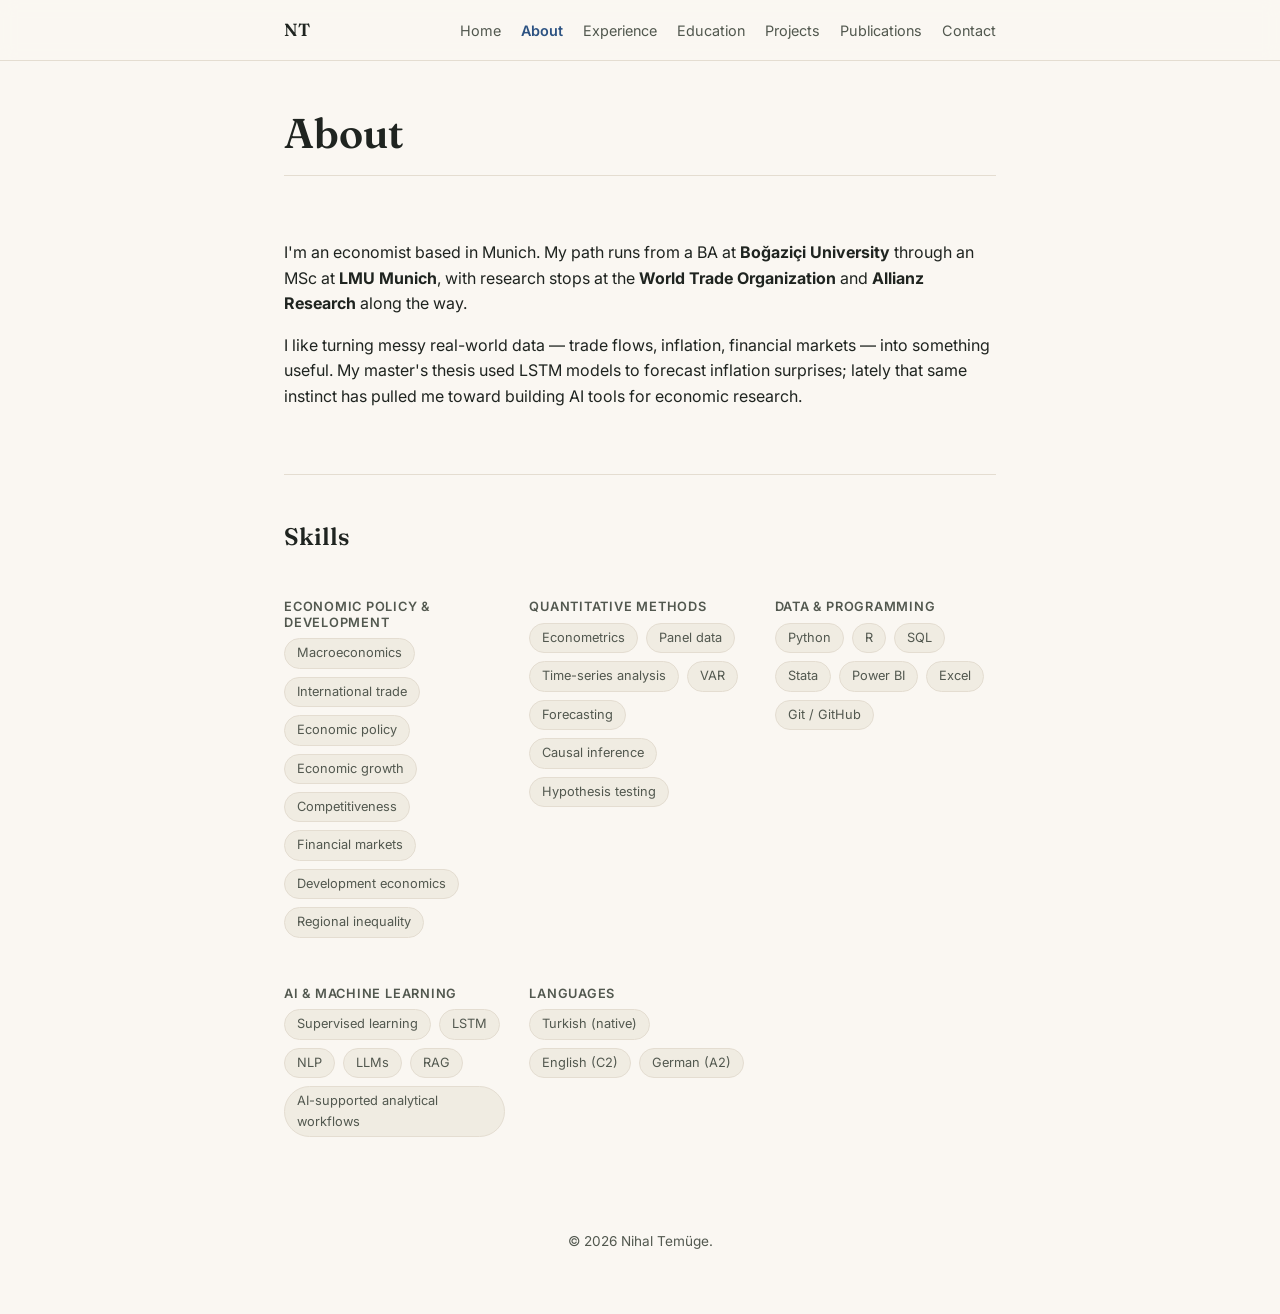
==== about.html @ 955ec05c "Remove Bamberg mention from About intro paragraph" ====
<!doctype html>
<html lang="en">
<head>
<meta charset="UTF-8">
<meta name="viewport" content="width=device-width, initial-scale=1.0">
<title>About — Nihal Temüge</title>
<meta name="description" content="About Nihal Temüge — a development-oriented economist specializing in macroeconomic analysis, international trade, forecasting, applied econometrics, and AI-enabled analytical workflows.">
<link rel="icon" href="favicon.svg" type="image/svg+xml">
<link rel="canonical" href="https://nihaltemuegee.github.io/about.html">
<link rel="preconnect" href="https://fonts.googleapis.com">
<link rel="preconnect" href="https://fonts.gstatic.com" crossorigin>
<link href="https://fonts.googleapis.com/css2?family=Fraunces:opsz,wght@9..144,500;9..144,600&family=Inter:wght@400;500;600&display=swap" rel="stylesheet">
<link rel="stylesheet" href="style.css">
</head>
<body>

<a class="skip-link" href="#main">Skip to content</a>

<header class="site-header">
  <nav class="nav" aria-label="Primary">
    <a class="nav-mark" href="index.html">NT</a>
    <ul class="nav-links">
      <li><a href="index.html">Home</a></li>
      <li><a href="about.html" class="active">About</a></li>
      <li><a href="experience.html">Experience</a></li>
      <li><a href="education.html">Education</a></li>
      <li><a href="projects.html">Projects</a></li>
      <li><a href="publications.html">Publications</a></li>
      <li><a href="contact.html">Contact</a></li>
    </ul>
  </nav>
</header>

<main id="main">

  <section class="page-hero">
    <h1>About</h1>
  </section>

  <section class="section">
    <p>
      I'm an economist based in Munich. My path runs from a BA at
      <strong>Boğaziçi University</strong> through an MSc at <strong>LMU Munich</strong>,
      with research stops at the <strong>World Trade Organization</strong> and
      <strong>Allianz Research</strong> along the way.
    </p>
    <p>
      I like turning messy real-world data — trade flows, inflation, financial markets —
      into something useful. My master's thesis used LSTM models to forecast inflation
      surprises; lately that same instinct has pulled me toward building AI tools for
      economic research.
    </p>
  </section>

  <section class="section">
    <h2>Skills</h2>
    <div class="skills-grid">
      <div>
        <h3 class="subhead">Economic policy &amp; development</h3>
        <ul class="tag-list">
          <li>Macroeconomics</li><li>International trade</li><li>Economic policy</li><li>Economic growth</li><li>Competitiveness</li><li>Financial markets</li><li>Development economics</li><li>Regional inequality</li>
        </ul>
      </div>
      <div>
        <h3 class="subhead">Quantitative methods</h3>
        <ul class="tag-list">
          <li>Econometrics</li><li>Panel data</li><li>Time-series analysis</li><li>VAR</li><li>Forecasting</li><li>Causal inference</li><li>Hypothesis testing</li>
        </ul>
      </div>
      <div>
        <h3 class="subhead">Data &amp; programming</h3>
        <ul class="tag-list">
          <li>Python</li><li>R</li><li>SQL</li><li>Stata</li><li>Power BI</li><li>Excel</li><li>Git / GitHub</li>
        </ul>
      </div>
      <div>
        <h3 class="subhead">AI &amp; machine learning</h3>
        <ul class="tag-list">
          <li>Supervised learning</li><li>LSTM</li><li>NLP</li><li>LLMs</li><li>RAG</li><li>AI-supported analytical workflows</li>
        </ul>
      </div>
      <div>
        <h3 class="subhead">Languages</h3>
        <ul class="tag-list">
          <li>Turkish (native)</li><li>English (C2)</li><li>German (A2)</li>
        </ul>
      </div>
    </div>
  </section>

</main>

<footer class="site-footer">
  <p>&copy; <span id="year"></span> Nihal Temüge.</p>
</footer>

<script>
  document.getElementById("year").textContent = new Date().getFullYear();
</script>

</body>
</html>
---- style.css ----
:root {
  --bg: #faf7f2;
  --surface: #ffffff;
  --ink: #1f2420;
  --ink-soft: #52584f;
  --accent: #2c5282;
  --accent-ink: #ffffff;
  --border: #e4ddd1;
  --tag-bg: #f0ece2;
  --font-serif: "Fraunces", Georgia, serif;
  --font-sans: "Inter", -apple-system, BlinkMacSystemFont, "Segoe UI", sans-serif;
  --max-width: 760px;
}

@media (prefers-color-scheme: dark) {
  :root {
    --bg: #15181a;
    --surface: #1c2023;
    --ink: #eef0ea;
    --ink-soft: #a7ada3;
    --accent: #7da9e0;
    --accent-ink: #0d1b2a;
    --border: #2b312f;
    --tag-bg: #242a27;
  }
}

* { box-sizing: border-box; }

html { scroll-behavior: smooth; }

body {
  margin: 0;
  background: var(--bg);
  color: var(--ink);
  font-family: var(--font-sans);
  line-height: 1.6;
  font-size: 16px;
}

.skip-link {
  position: absolute;
  left: -999px;
  top: 0;
  background: var(--accent);
  color: var(--accent-ink);
  padding: 0.75rem 1rem;
  z-index: 100;
}
.skip-link:focus { left: 1rem; top: 1rem; }

img { max-width: 100%; }

h1, h2, h3 {
  font-family: var(--font-serif);
  font-weight: 600;
  line-height: 1.2;
  margin: 0 0 0.5rem;
}

a {
  color: var(--accent);
  text-decoration: none;
}
a:hover { text-decoration: underline; }

/* Header / nav */

.site-header {
  position: sticky;
  top: 0;
  z-index: 10;
  background: color-mix(in srgb, var(--bg) 88%, transparent);
  backdrop-filter: blur(8px);
  border-bottom: 1px solid var(--border);
}

.nav {
  max-width: var(--max-width);
  margin: 0 auto;
  padding: 1rem 1.5rem;
  display: flex;
  align-items: center;
  justify-content: space-between;
  gap: 1rem;
}

.nav-mark {
  font-family: var(--font-serif);
  font-weight: 600;
  font-size: 1.1rem;
  color: var(--ink);
}
.nav-mark:hover { text-decoration: none; opacity: 0.75; }

.nav-links {
  list-style: none;
  display: flex;
  gap: 1.25rem;
  margin: 0;
  padding: 0;
  flex-wrap: wrap;
  font-size: 0.9rem;
}

.nav-links a { color: var(--ink-soft); }
.nav-links a:hover { color: var(--accent); }
.nav-links a.active { color: var(--accent); font-weight: 600; }

/* Layout */

main { max-width: var(--max-width); margin: 0 auto; padding: 0 1.5rem; }

.section {
  padding: 3rem 0;
  border-top: 1px solid var(--border);
}

.section:first-of-type { border-top: none; }

.section h2 {
  font-size: 1.5rem;
  margin-bottom: 1.5rem;
}

.section-note { color: var(--ink-soft); margin-top: -1rem; margin-bottom: 1.5rem; }

.subhead {
  font-family: var(--font-sans);
  font-size: 0.8rem;
  text-transform: uppercase;
  letter-spacing: 0.06em;
  color: var(--ink-soft);
  margin-top: 1.5rem;
}

/* Hero */

.hero {
  padding: 4.5rem 0 3rem;
}

.hero-inner {
  display: flex;
  align-items: center;
  gap: 2.5rem;
  flex-wrap: wrap;
}

.hero-text { flex: 1 1 320px; }

.hero-photo {
  flex: 0 0 auto;
  width: 150px;
  height: 150px;
  border-radius: 50%;
  object-fit: cover;
  border: 1px solid var(--border);
  background: var(--surface);
}

.hero-photo-placeholder {
  flex: 0 0 auto;
  width: 150px;
  height: 150px;
  border-radius: 50%;
  border: 1px dashed var(--border);
  background: var(--surface);
  display: flex;
  align-items: center;
  justify-content: center;
  font-family: var(--font-serif);
  font-size: 2.6rem;
  color: var(--ink-soft);
}

.welcome {
  font-family: var(--font-serif);
  font-size: 1.1rem;
  color: var(--accent);
  margin: 0 0 0.4rem;
}

.eyebrow {
  font-size: 0.85rem;
  text-transform: uppercase;
  letter-spacing: 0.08em;
  color: var(--ink-soft);
  margin: 0 0 0.75rem;
}

.hero h1 {
  font-size: clamp(2.4rem, 6vw, 3.4rem);
  margin-bottom: 1rem;
}

.hero-lede {
  font-size: 1.15rem;
  color: var(--ink-soft);
  max-width: 54ch;
  margin-bottom: 2rem;
}

.hero-links {
  display: flex;
  flex-wrap: wrap;
  gap: 0.75rem;
}

/* Compact header used on subpages (About, Experience, etc.) */

.page-hero {
  padding: 3rem 0 0.5rem;
}

.page-hero h1 {
  font-size: clamp(2rem, 5vw, 2.6rem);
  margin-bottom: 0.5rem;
}

.page-hero p {
  color: var(--ink-soft);
  max-width: 56ch;
}

/* Home teaser + explore grid */

.teaser {
  color: var(--ink-soft);
  max-width: 60ch;
}

.teaser-link {
  display: inline-block;
  margin-top: 0.5rem;
  font-weight: 500;
}

a.card {
  display: block;
  color: inherit;
  text-decoration: none;
  transition: border-color 0.15s ease;
}
a.card:hover { border-color: var(--accent); text-decoration: none; }
a.card:hover h3 { color: var(--accent); }

.card-arrow {
  display: inline-block;
  margin-top: 0.75rem;
  font-size: 0.85rem;
  color: var(--accent);
  font-weight: 500;
}

/* Explore list (home page) */

.explore-list {
  list-style: none;
  margin: 0;
  padding: 0;
  border-top: 1px solid var(--border);
}

.explore-list li { border-bottom: 1px solid var(--border); }

.explore-list a {
  display: flex;
  align-items: center;
  gap: 1.25rem;
  padding: 1.1rem 0.5rem;
  color: inherit;
  text-decoration: none;
  border-radius: 10px;
  transition: background 0.15s ease, padding-left 0.15s ease;
}

.explore-list a:hover {
  background: var(--surface);
  padding-left: 0.9rem;
  text-decoration: none;
}

.explore-index {
  font-family: var(--font-serif);
  font-size: 0.95rem;
  color: var(--ink-soft);
  flex: 0 0 auto;
  width: 1.75rem;
}

.explore-text {
  flex: 1 1 auto;
  display: flex;
  flex-direction: column;
  gap: 0.15rem;
  min-width: 0;
}

.explore-title {
  font-family: var(--font-serif);
  font-weight: 600;
  font-size: 1.1rem;
}

.explore-desc {
  font-size: 0.88rem;
  color: var(--ink-soft);
}

.explore-arrow {
  flex: 0 0 auto;
  color: var(--ink-soft);
  font-size: 1.1rem;
  transition: color 0.15s ease, transform 0.15s ease;
}

.explore-list a:hover .explore-arrow {
  color: var(--accent);
  transform: translateX(3px);
}

.explore-list a:hover .explore-title { color: var(--accent); }

@media (max-width: 560px) {
  .explore-desc { display: none; }
}

.btn {
  display: inline-block;
  padding: 0.6rem 1.1rem;
  border-radius: 999px;
  border: 1px solid var(--border);
  color: var(--ink);
  font-size: 0.9rem;
  font-weight: 500;
}
.btn:hover { text-decoration: none; border-color: var(--accent); color: var(--accent); }

.btn-primary {
  background: var(--accent);
  color: var(--accent-ink);
  border-color: var(--accent);
}
.btn-primary:hover { color: var(--accent-ink); opacity: 0.9; }

/* Timeline */

.timeline {
  list-style: none;
  margin: 0;
  padding: 0;
  display: flex;
  flex-direction: column;
  gap: 1.75rem;
}

.timeline li {
  display: grid;
  grid-template-columns: 10rem 1fr;
  gap: 1rem;
}

.timeline-date {
  font-size: 0.85rem;
  color: var(--ink-soft);
  white-space: nowrap;
  padding-top: 0.2rem;
}

.timeline-body h3 {
  font-size: 1.1rem;
  margin-bottom: 0.15rem;
}

.timeline-heading {
  display: flex;
  align-items: center;
  gap: 0.5rem;
}

.timeline-heading h3 { margin-bottom: 0; }

.timeline-logo {
  flex: 0 0 auto;
  max-height: 24px;
  width: auto;
  object-fit: contain;
}

.timeline-meta {
  color: var(--ink-soft);
  font-size: 0.92rem;
  margin: 0 0 0.5rem;
}

.timeline-body p:not(.timeline-meta) { margin: 0.3rem 0 0.6rem; }

@media (max-width: 560px) {
  .timeline li { grid-template-columns: 1fr; gap: 0.25rem; }
}

/* Tags */

.tag-list {
  list-style: none;
  display: flex;
  flex-wrap: wrap;
  gap: 0.5rem;
  margin: 0.5rem 0 0;
  padding: 0;
}

.tag-list li {
  background: var(--tag-bg);
  border: 1px solid var(--border);
  border-radius: 999px;
  padding: 0.25rem 0.75rem;
  font-size: 0.8rem;
  color: var(--ink-soft);
}

.tag-list-inline li { font-size: 0.75rem; padding: 0.2rem 0.6rem; }

/* Project cards */

.card-grid {
  display: grid;
  grid-template-columns: repeat(auto-fit, minmax(220px, 1fr));
  gap: 1.25rem;
}

.card {
  background: var(--surface);
  border: 1px solid var(--border);
  border-radius: 14px;
  padding: 1.5rem;
}

.card-date {
  font-size: 0.8rem;
  color: var(--ink-soft);
  margin: 0 0 0.3rem;
  text-transform: uppercase;
  letter-spacing: 0.04em;
}

.card h3 { font-size: 1.1rem; }

.card-link {
  display: inline-block;
  margin-top: 0.75rem;
  font-size: 0.9rem;
  font-weight: 500;
}

/* Publications */

.pub-list {
  list-style: none;
  margin: 0;
  padding: 0;
  display: flex;
  flex-direction: column;
  gap: 0.75rem;
}

.pub-list li {
  display: flex;
  justify-content: space-between;
  gap: 1rem;
  padding: 0.75rem 0;
  border-bottom: 1px solid var(--border);
}

.pub-title { font-size: 0.98rem; color: var(--ink); }
a.pub-title { color: var(--accent); }
a.pub-title:hover { text-decoration: underline; }
.pub-date { color: var(--ink-soft); font-size: 0.85rem; white-space: nowrap; }

/* Skills */

.skills-grid {
  display: grid;
  grid-template-columns: repeat(auto-fit, minmax(180px, 1fr));
  gap: 1.5rem;
}

/* Contact / footer */

.section-contact p { color: var(--ink-soft); max-width: 50ch; }

.site-footer {
  text-align: center;
  padding: 2rem 1.5rem 3rem;
  color: var(--ink-soft);
  font-size: 0.85rem;
}
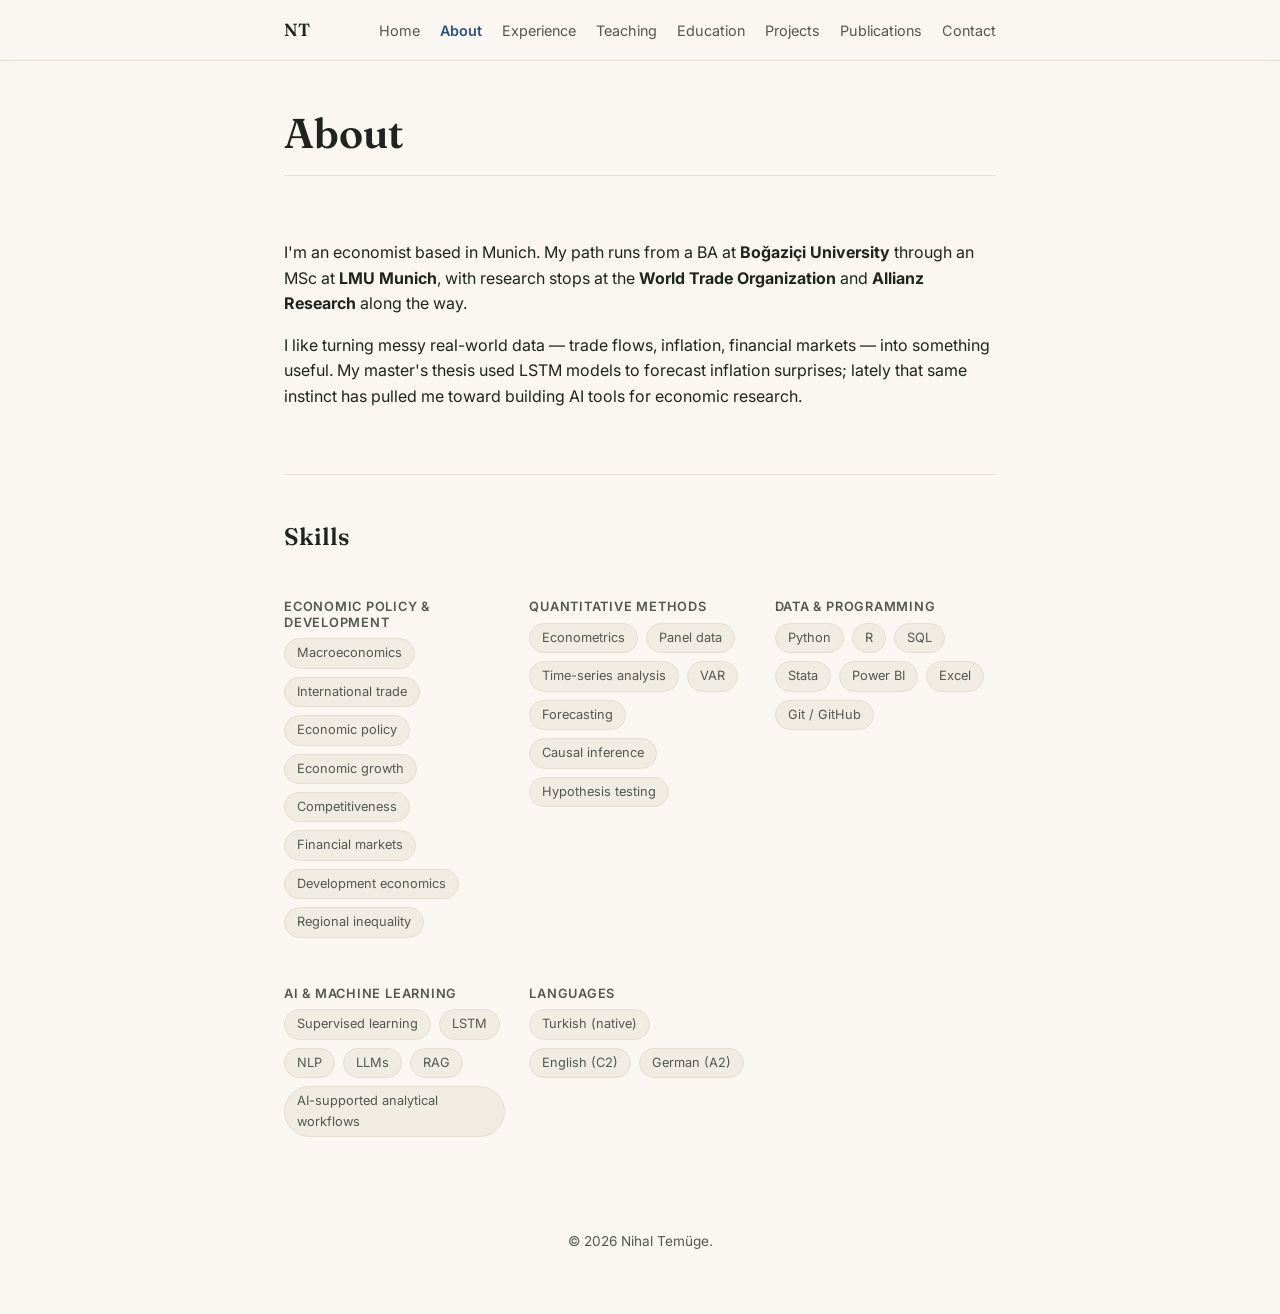
==== commit f78f9b6f: "Add dedicated Teaching page, link it in the nav" ====
--- a/about.html
+++ b/about.html
@@ -23,6 +23,7 @@
       <li><a href="index.html">Home</a></li>
       <li><a href="about.html" class="active">About</a></li>
       <li><a href="experience.html">Experience</a></li>
+      <li><a href="teaching.html">Teaching</a></li>
       <li><a href="education.html">Education</a></li>
       <li><a href="projects.html">Projects</a></li>
       <li><a href="publications.html">Publications</a></li>
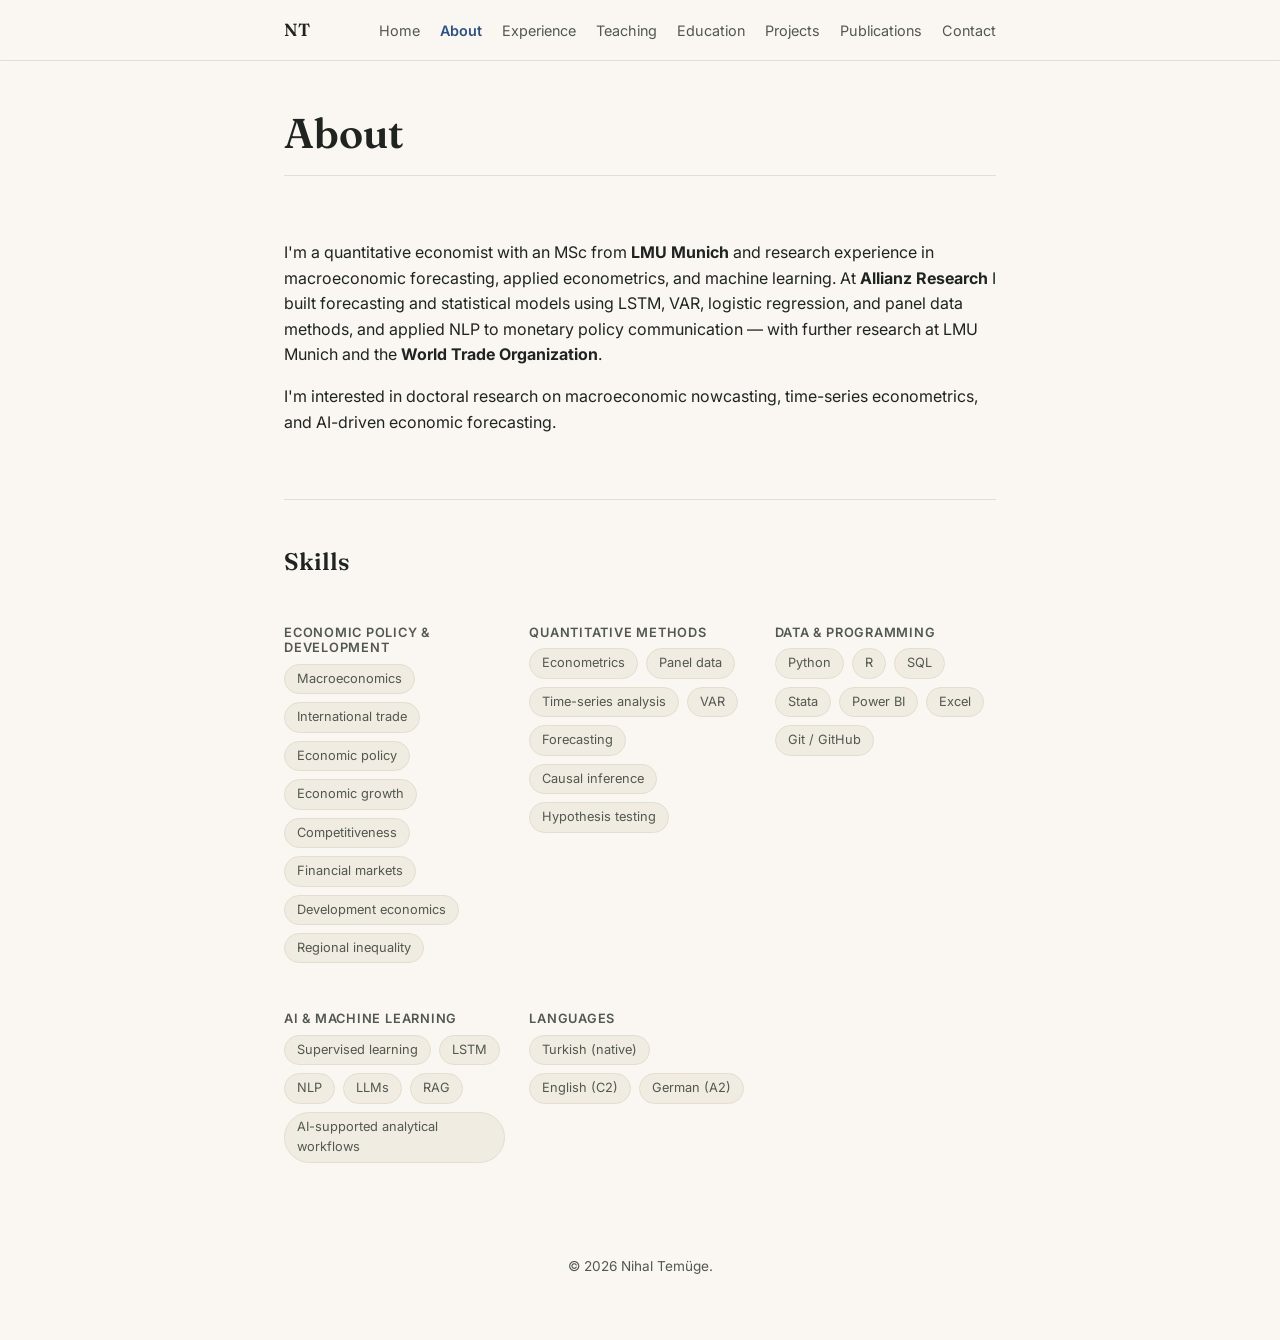
==== commit 81c45877: "Update About with Research Profile content, kept short" ====
--- a/about.html
+++ b/about.html
@@ -4,7 +4,7 @@
 <meta charset="UTF-8">
 <meta name="viewport" content="width=device-width, initial-scale=1.0">
 <title>About — Nihal Temüge</title>
-<meta name="description" content="About Nihal Temüge — a development-oriented economist specializing in macroeconomic analysis, international trade, forecasting, applied econometrics, and AI-enabled analytical workflows.">
+<meta name="description" content="About Nihal Temüge — a quantitative economist specializing in macroeconomic analysis, international trade, forecasting, applied econometrics, and AI-enabled analytical workflows.">
 <link rel="icon" href="favicon.svg" type="image/svg+xml">
 <link rel="canonical" href="https://nihaltemuegee.github.io/about.html">
 <link rel="preconnect" href="https://fonts.googleapis.com">
@@ -40,16 +40,16 @@
 
   <section class="section">
     <p>
-      I'm an economist based in Munich. My path runs from a BA at
-      <strong>Boğaziçi University</strong> through an MSc at <strong>LMU Munich</strong>,
-      with research stops at the <strong>World Trade Organization</strong> and
-      <strong>Allianz Research</strong> along the way.
+      I'm a quantitative economist with an MSc from <strong>LMU Munich</strong> and research
+      experience in macroeconomic forecasting, applied econometrics, and machine learning. At
+      <strong>Allianz Research</strong> I built forecasting and statistical models using LSTM,
+      VAR, logistic regression, and panel data methods, and applied NLP to monetary policy
+      communication — with further research at LMU Munich and the
+      <strong>World Trade Organization</strong>.
     </p>
     <p>
-      I like turning messy real-world data — trade flows, inflation, financial markets —
-      into something useful. My master's thesis used LSTM models to forecast inflation
-      surprises; lately that same instinct has pulled me toward building AI tools for
-      economic research.
+      I'm interested in doctoral research on macroeconomic nowcasting, time-series
+      econometrics, and AI-driven economic forecasting.
     </p>
   </section>
 
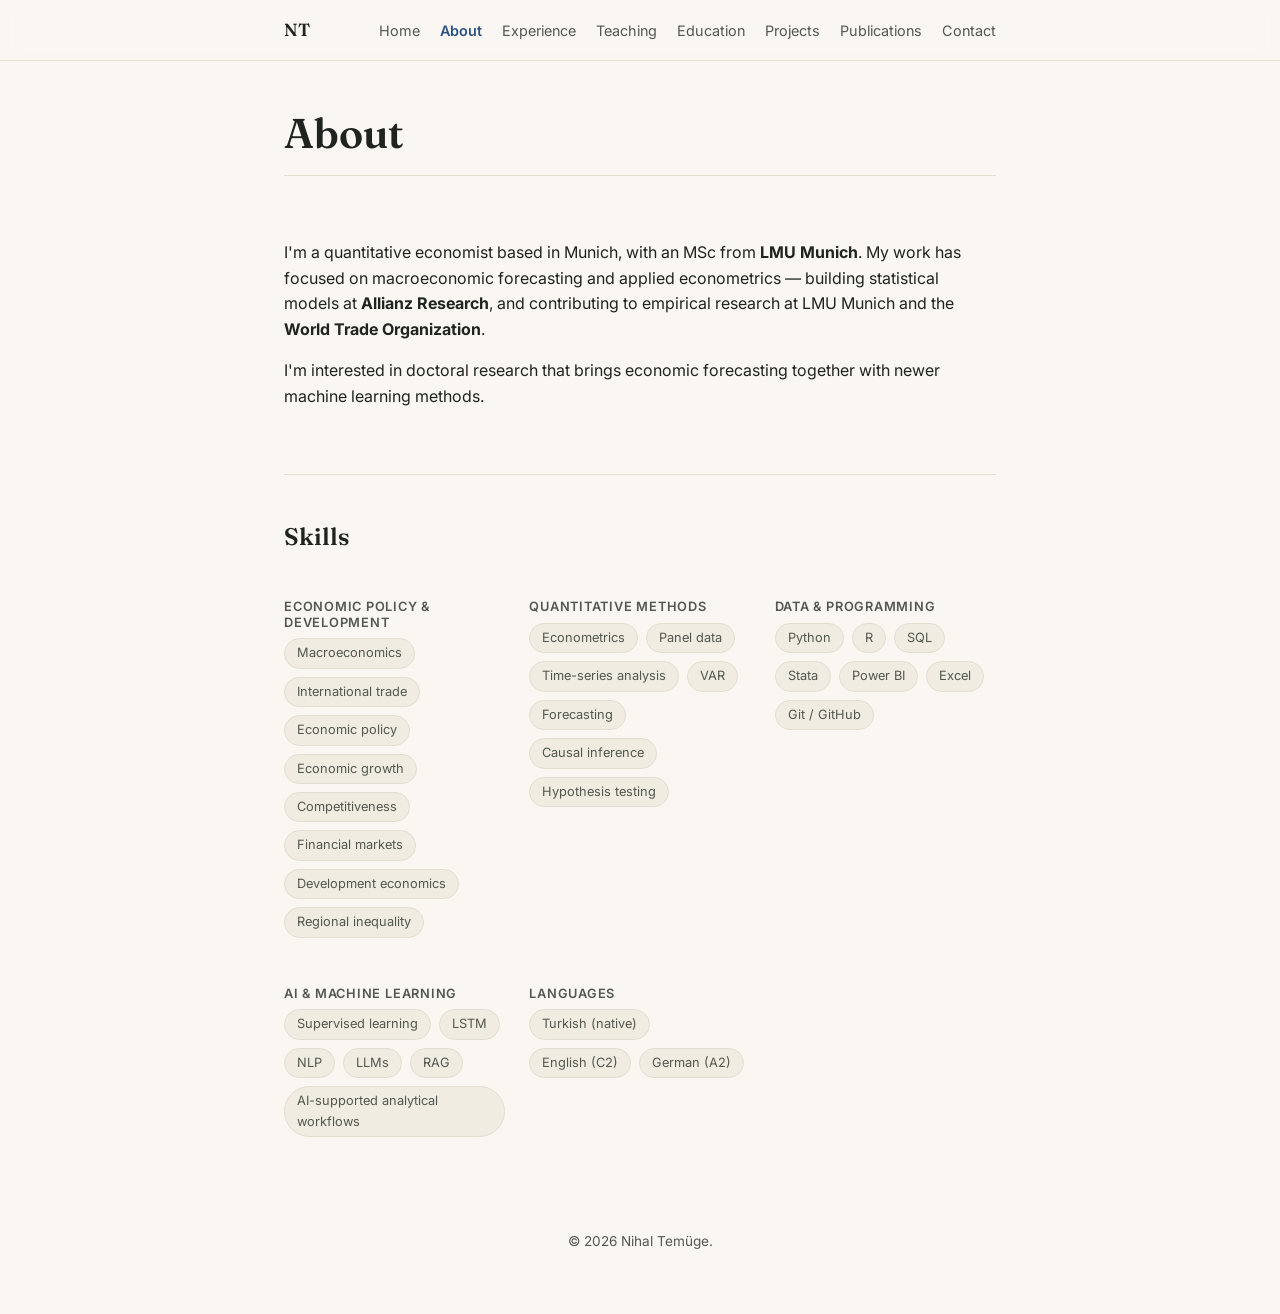
==== commit 4b8ed568: "Simplify About copy, drop method-name jargon" ====
--- a/about.html
+++ b/about.html
@@ -40,16 +40,15 @@
 
   <section class="section">
     <p>
-      I'm a quantitative economist with an MSc from <strong>LMU Munich</strong> and research
-      experience in macroeconomic forecasting, applied econometrics, and machine learning. At
-      <strong>Allianz Research</strong> I built forecasting and statistical models using LSTM,
-      VAR, logistic regression, and panel data methods, and applied NLP to monetary policy
-      communication — with further research at LMU Munich and the
-      <strong>World Trade Organization</strong>.
+      I'm a quantitative economist based in Munich, with an MSc from <strong>LMU
+      Munich</strong>. My work has focused on macroeconomic forecasting and applied
+      econometrics — building statistical models at <strong>Allianz Research</strong>, and
+      contributing to empirical research at LMU Munich and the <strong>World Trade
+      Organization</strong>.
     </p>
     <p>
-      I'm interested in doctoral research on macroeconomic nowcasting, time-series
-      econometrics, and AI-driven economic forecasting.
+      I'm interested in doctoral research that brings economic forecasting together with
+      newer machine learning methods.
     </p>
   </section>
 
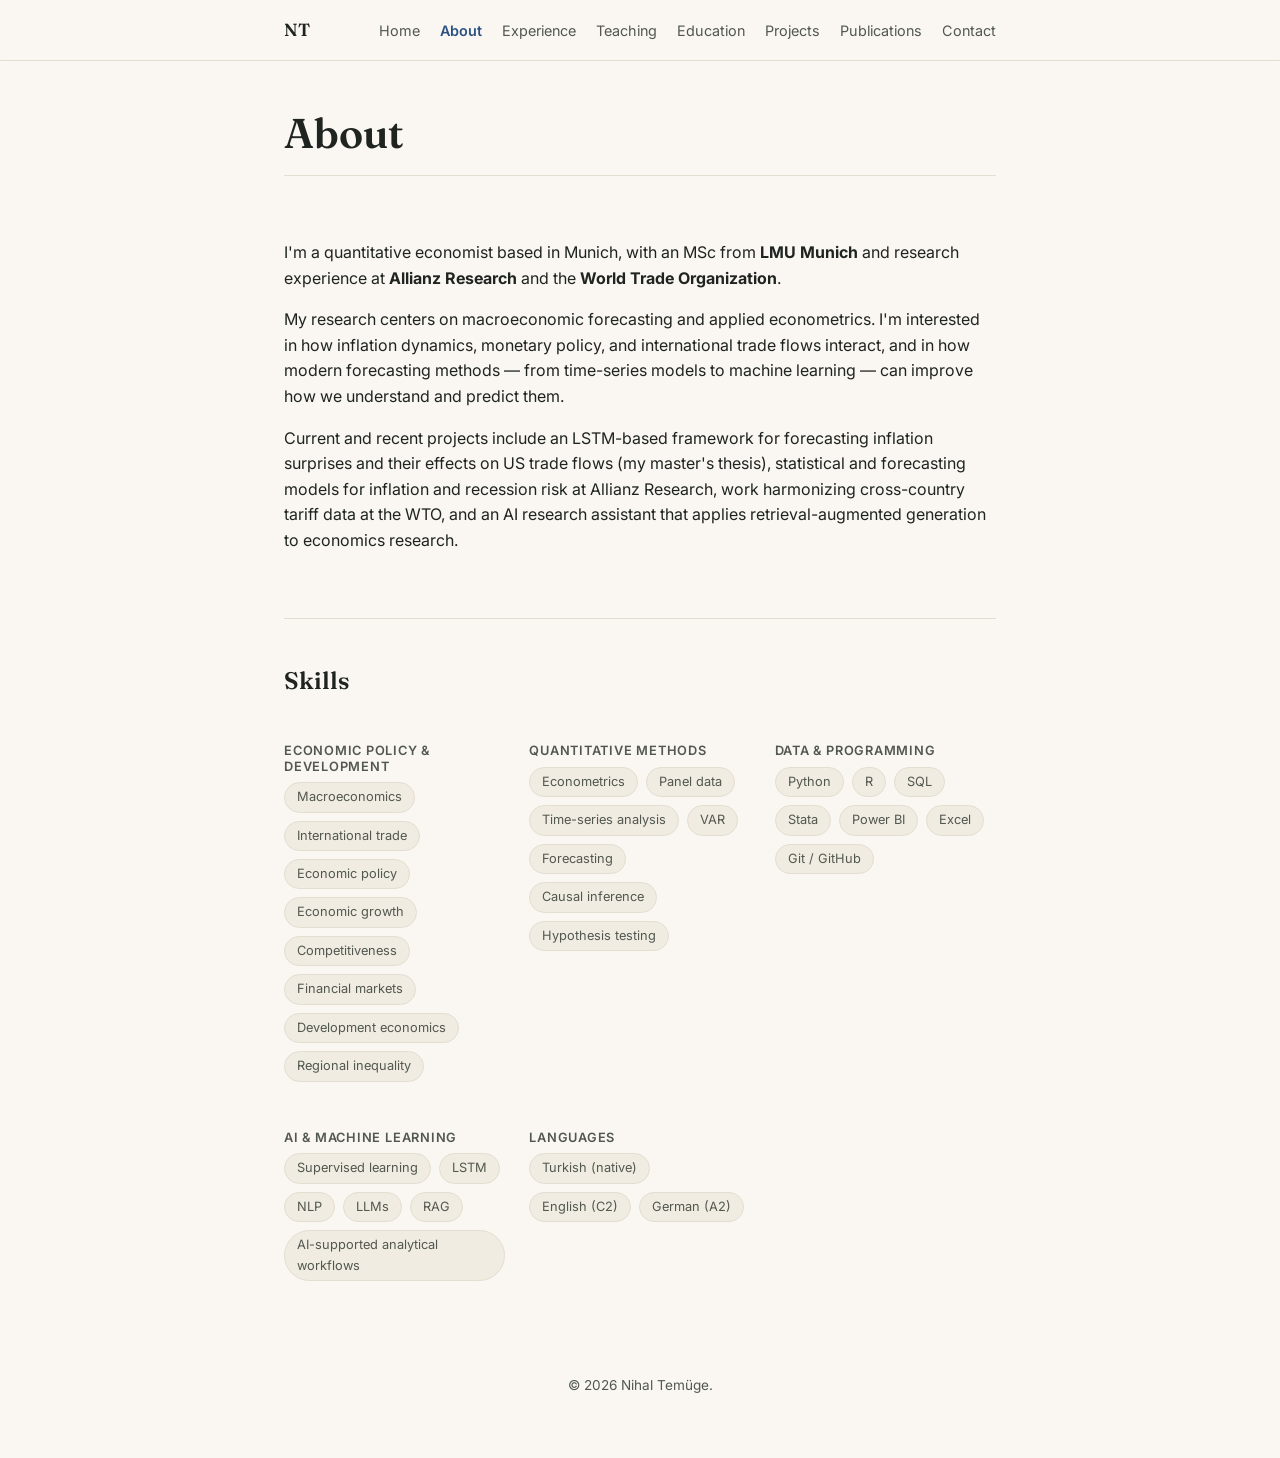
==== commit 17f1d158: "Move WTO paper and TUBITAK/CEPR paper to Publications; restructure About into affiliations/research-" ====
--- a/about.html
+++ b/about.html
@@ -41,14 +41,21 @@
   <section class="section">
     <p>
       I'm a quantitative economist based in Munich, with an MSc from <strong>LMU
-      Munich</strong>. My work has focused on macroeconomic forecasting and applied
-      econometrics — building statistical models at <strong>Allianz Research</strong>, and
-      contributing to empirical research at LMU Munich and the <strong>World Trade
-      Organization</strong>.
+      Munich</strong> and research experience at <strong>Allianz Research</strong> and the
+      <strong>World Trade Organization</strong>.
     </p>
     <p>
-      I'm interested in doctoral research that brings economic forecasting together with
-      newer machine learning methods.
+      My research centers on macroeconomic forecasting and applied econometrics. I'm
+      interested in how inflation dynamics, monetary policy, and international trade flows
+      interact, and in how modern forecasting methods — from time-series models to machine
+      learning — can improve how we understand and predict them.
+    </p>
+    <p>
+      Current and recent projects include an LSTM-based framework for forecasting inflation
+      surprises and their effects on US trade flows (my master's thesis), statistical and
+      forecasting models for inflation and recession risk at Allianz Research, work
+      harmonizing cross-country tariff data at the WTO, and an AI research assistant that
+      applies retrieval-augmented generation to economics research.
     </p>
   </section>
 
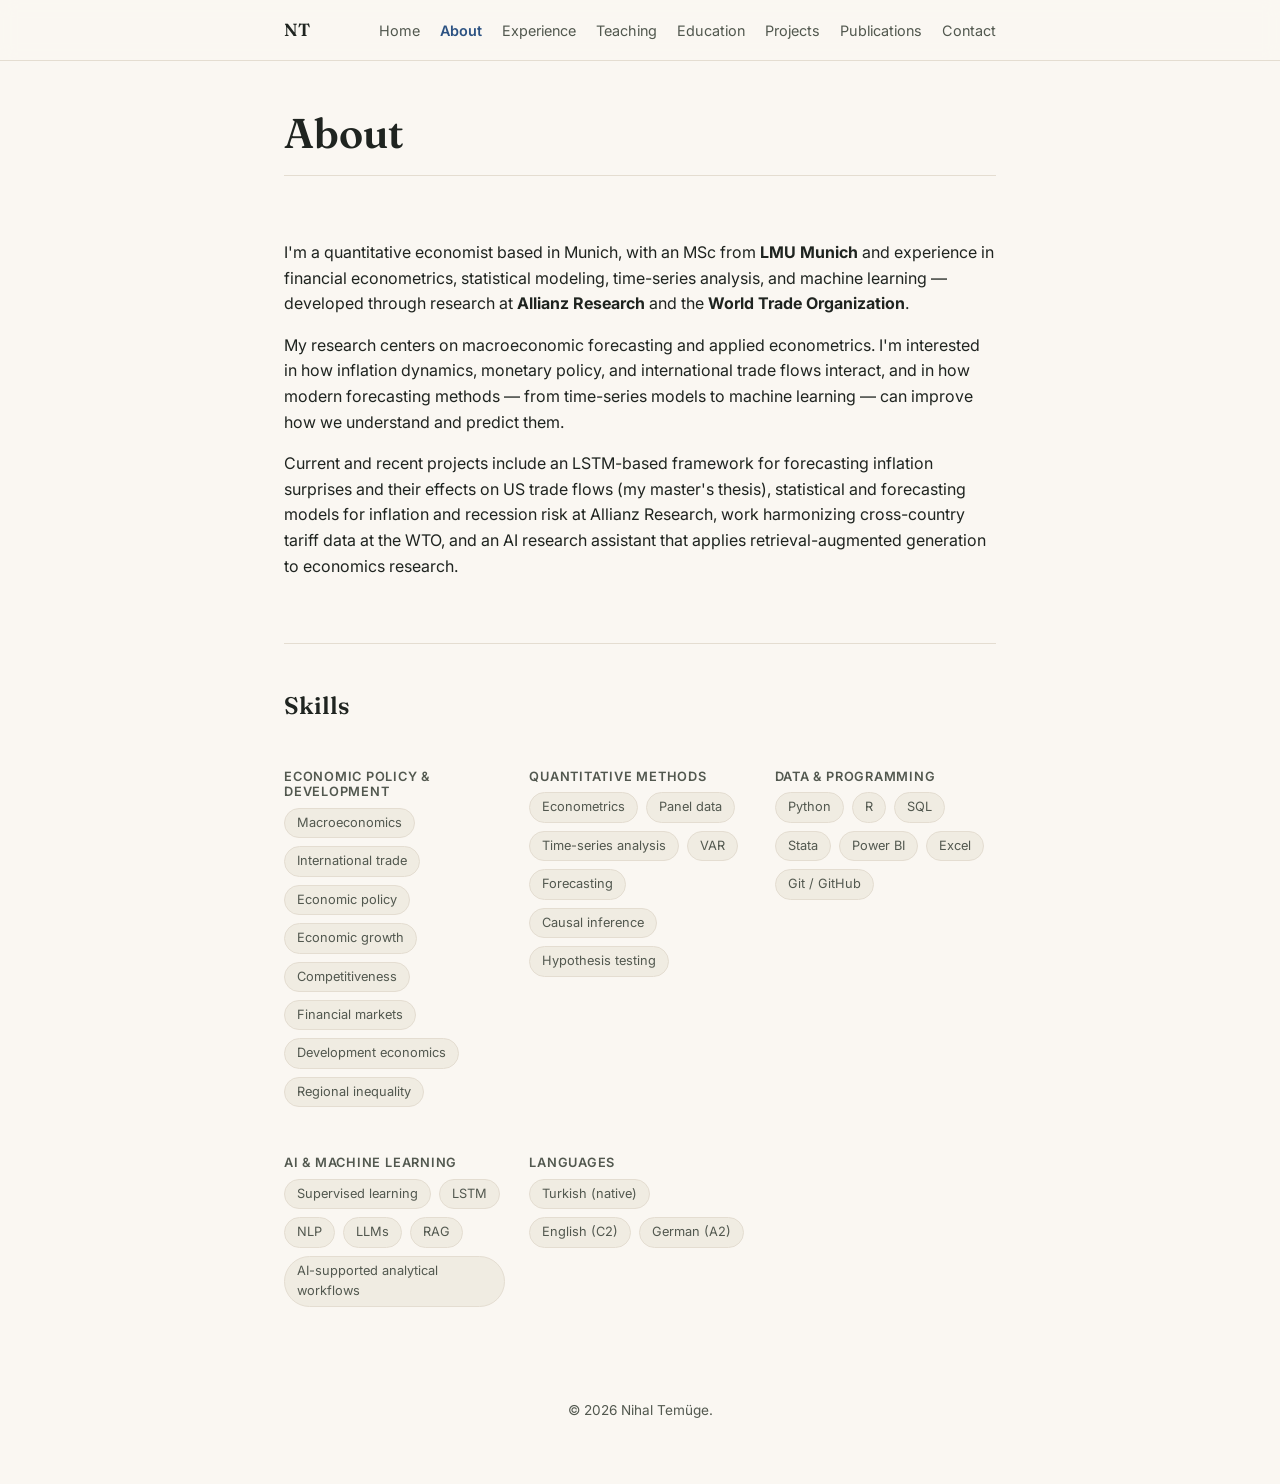
==== commit 2b76d411: "Add financial econometrics, statistical modeling, time-series analysis, and machine learning to Abou" ====
--- a/about.html
+++ b/about.html
@@ -41,8 +41,9 @@
   <section class="section">
     <p>
       I'm a quantitative economist based in Munich, with an MSc from <strong>LMU
-      Munich</strong> and research experience at <strong>Allianz Research</strong> and the
-      <strong>World Trade Organization</strong>.
+      Munich</strong> and experience in financial econometrics, statistical modeling,
+      time-series analysis, and machine learning — developed through research at
+      <strong>Allianz Research</strong> and the <strong>World Trade Organization</strong>.
     </p>
     <p>
       My research centers on macroeconomic forecasting and applied econometrics. I'm
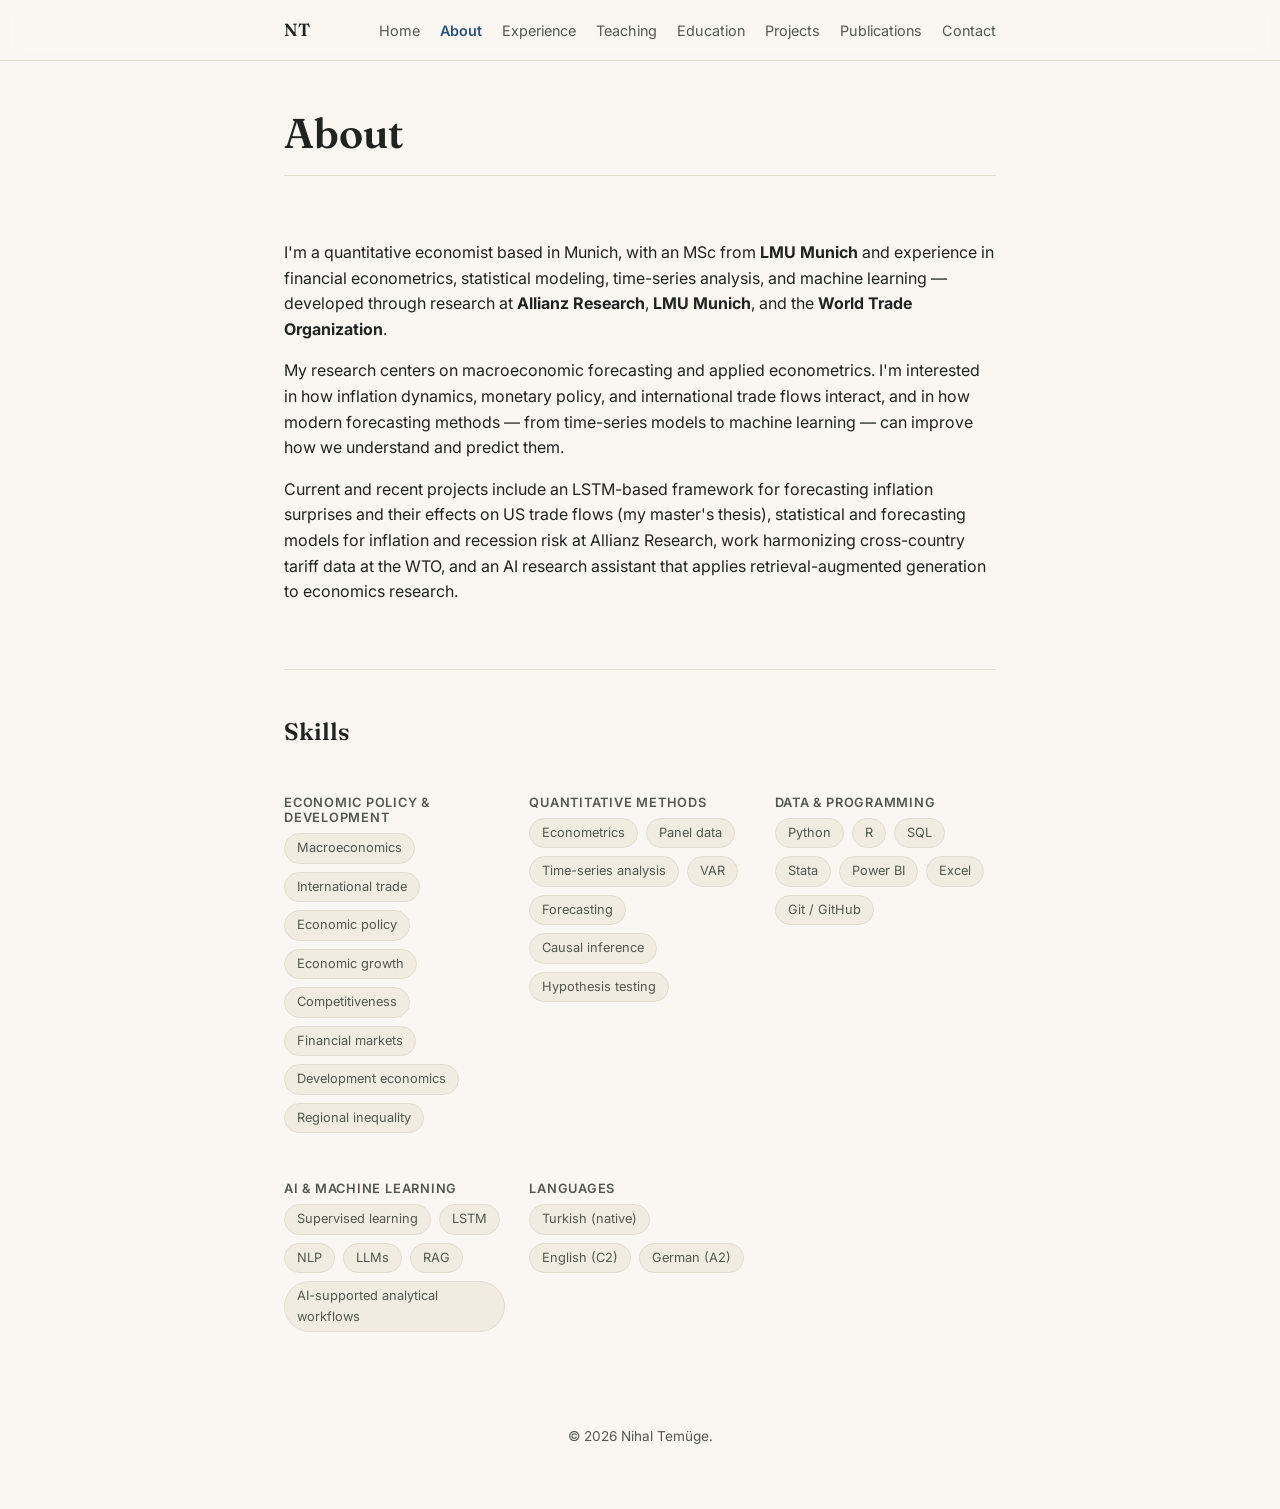
==== commit 76b71f3e: "Add LMU Munich to research experience list in About intro" ====
--- a/about.html
+++ b/about.html
@@ -43,7 +43,8 @@
       I'm a quantitative economist based in Munich, with an MSc from <strong>LMU
       Munich</strong> and experience in financial econometrics, statistical modeling,
       time-series analysis, and machine learning — developed through research at
-      <strong>Allianz Research</strong> and the <strong>World Trade Organization</strong>.
+      <strong>Allianz Research</strong>, <strong>LMU Munich</strong>, and the
+      <strong>World Trade Organization</strong>.
     </p>
     <p>
       My research centers on macroeconomic forecasting and applied econometrics. I'm
